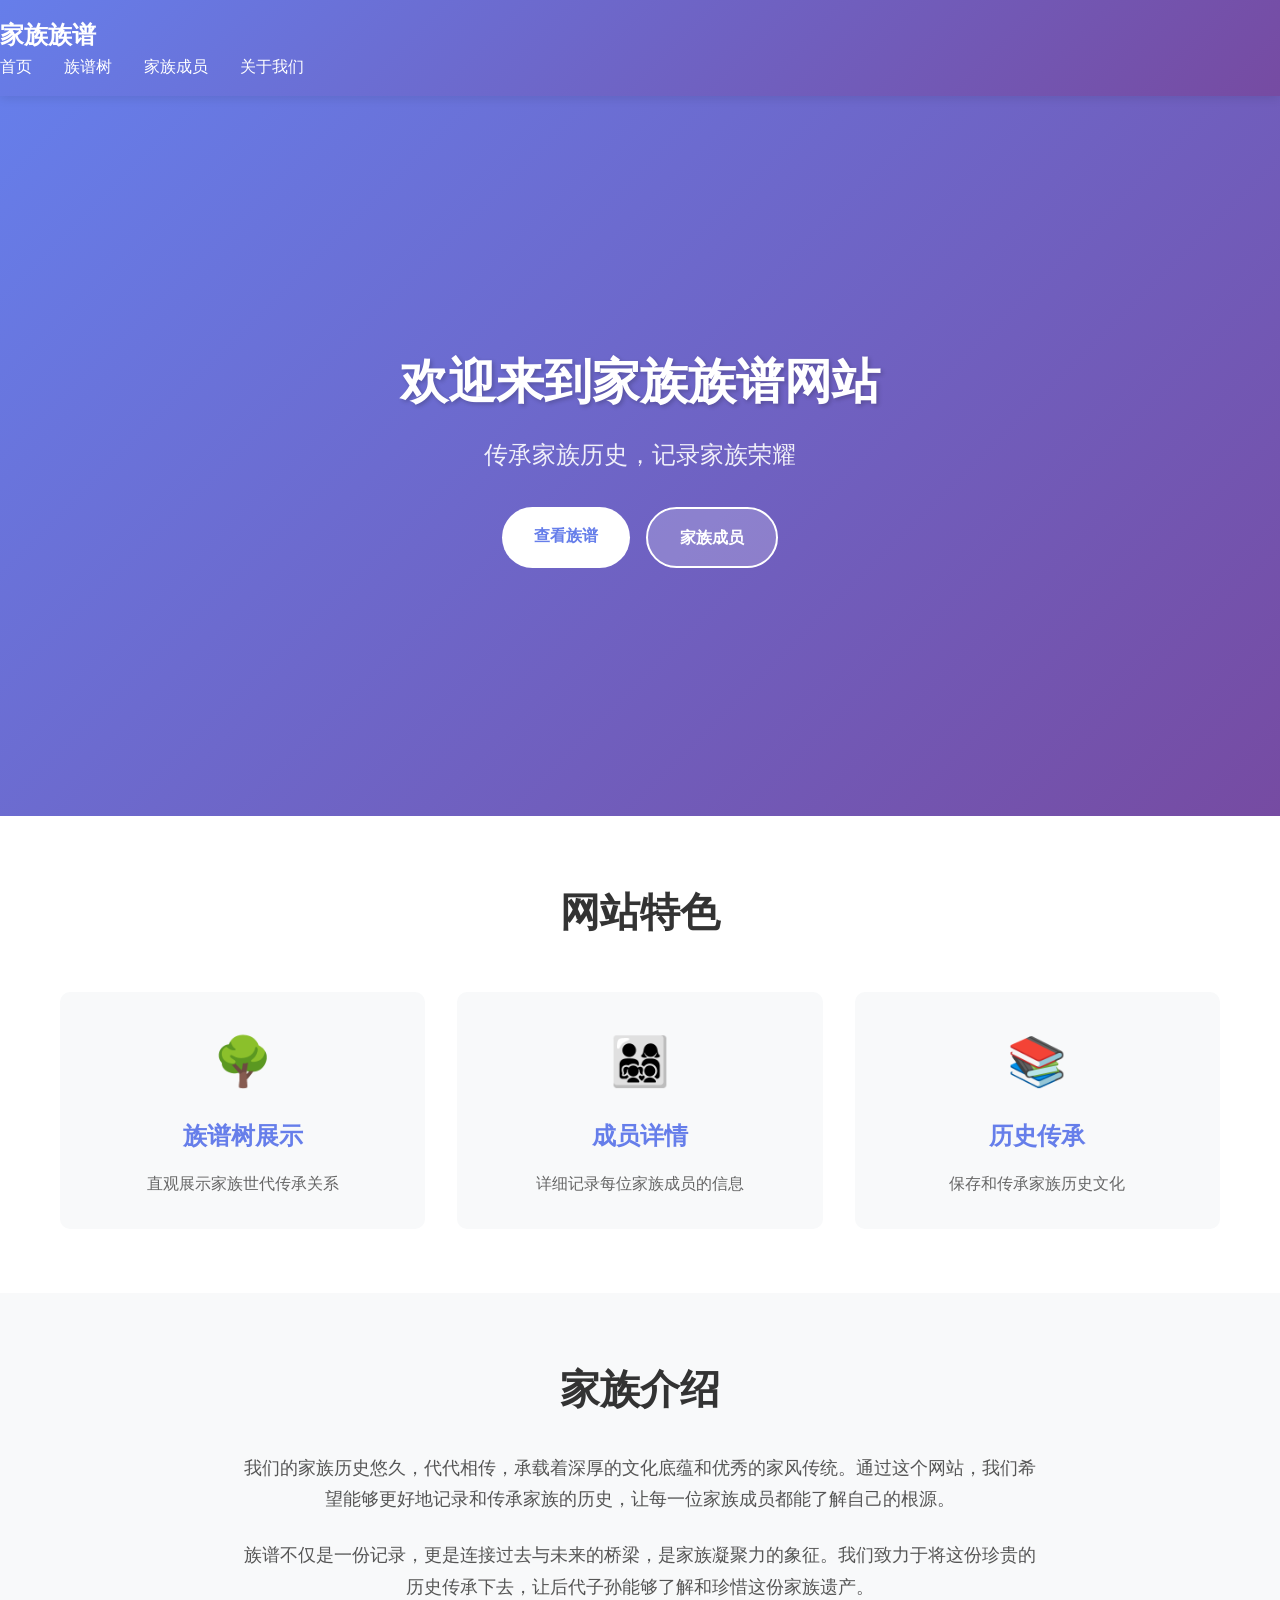
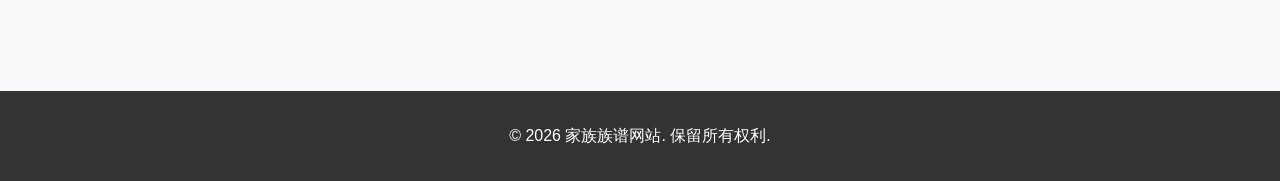
==== index.html @ 2ebe6a76 "Add files via upload" ====
<!DOCTYPE html>
<html lang="zh-CN">
<head>
    <meta charset="UTF-8">
    <meta name="viewport" content="width=device-width, initial-scale=1.0">
    <title>家族族谱网站</title>
    <link rel="stylesheet" href="styles.css">
</head>
<body>
    <header>
        <nav class="navbar">
            <div class="nav-brand">家族族谱</div>
            <ul class="nav-menu">
                <li><a href="index.html">首页</a></li>
                <li><a href="tree.html">族谱树</a></li>
                <li><a href="members.html">家族成员</a></li>
                <li><a href="about.html">关于我们</a></li>
            </ul>
        </nav>
    </header>

    <main>
        <section class="hero-section">
            <div class="hero-content">
                <h1>欢迎来到家族族谱网站</h1>
                <p>传承家族历史，记录家族荣耀</p>
                <div class="hero-buttons">
                    <a href="tree.html" class="btn btn-primary">查看族谱</a>
                    <a href="members.html" class="btn btn-secondary">家族成员</a>
                </div>
            </div>
        </section>

        <section class="features-section">
            <div class="container">
                <h2>网站特色</h2>
                <div class="features-grid">
                    <div class="feature-card">
                        <div class="feature-icon">🌳</div>
                        <h3>族谱树展示</h3>
                        <p>直观展示家族世代传承关系</p>
                    </div>
                    <div class="feature-card">
                        <div class="feature-icon">👨‍👩‍👧‍👦</div>
                        <h3>成员详情</h3>
                        <p>详细记录每位家族成员的信息</p>
                    </div>
                    <div class="feature-card">
                        <div class="feature-icon">📚</div>
                        <h3>历史传承</h3>
                        <p>保存和传承家族历史文化</p>
                    </div>
                </div>
            </div>
        </section>

        <section class="intro-section">
            <div class="container">
                <h2>家族介绍</h2>
                <div class="intro-content">
                    <p>我们的家族历史悠久，代代相传，承载着深厚的文化底蕴和优秀的家风传统。通过这个网站，我们希望能够更好地记录和传承家族的历史，让每一位家族成员都能了解自己的根源。</p>
                    <p>族谱不仅是一份记录，更是连接过去与未来的桥梁，是家族凝聚力的象征。我们致力于将这份珍贵的历史传承下去，让后代子孙能够了解和珍惜这份家族遗产。</p>
                </div>
            </div>
        </section>
    </main>

    <footer>
        <div class="container">
            <p>&copy; 2026 家族族谱网站. 保留所有权利.</p>
        </div>
    </footer>

    <script src="script.js"></script>
</body>
</html>
---- styles.css ----
/* 全局样式 */
* {
    margin: 0;
    padding: 0;
    box-sizing: border-box;
}

body {
    font-family: 'Microsoft YaHei', Arial, sans-serif;
    line-height: 1.6;
    color: #333;
    background-color: #f5f5f5;
}

.container {
    max-width: 1200px;
    margin: 0 auto;
    padding: 0 20px;
}

/* 导航栏样式 */
.navbar {
    background: linear-gradient(135deg, #667eea 0%, #764ba2 100%);
    padding: 1rem 0;
    box-shadow: 0 2px 10px rgba(0, 0, 0, 0.1);
    position: sticky;
    top: 0;
    z-index: 1000;
}

.navbar .container {
    display: flex;
    justify-content: space-between;
    align-items: center;
}

.nav-brand {
    font-size: 1.5rem;
    font-weight: bold;
    color: white;
}

.nav-menu {
    display: flex;
    list-style: none;
    gap: 2rem;
}

.nav-menu a {
    color: white;
    text-decoration: none;
    font-weight: 500;
    transition: opacity 0.3s;
}

.nav-menu a:hover {
    opacity: 0.8;
}

/* 主页英雄区域 */
.hero-section {
    background: linear-gradient(135deg, #667eea 0%, #764ba2 100%);
    color: white;
    text-align: center;
    padding: 6rem 2rem;
    min-height: 80vh;
    display: flex;
    align-items: center;
    justify-content: center;
}

.hero-content h1 {
    font-size: 3rem;
    margin-bottom: 1rem;
    text-shadow: 2px 2px 4px rgba(0, 0, 0, 0.2);
}

.hero-content p {
    font-size: 1.5rem;
    margin-bottom: 2rem;
    opacity: 0.9;
}

.hero-buttons {
    display: flex;
    gap: 1rem;
    justify-content: center;
    flex-wrap: wrap;
}

.btn {
    padding: 1rem 2rem;
    border-radius: 50px;
    text-decoration: none;
    font-weight: bold;
    transition: transform 0.3s, box-shadow 0.3s;
    display: inline-block;
}

.btn:hover {
    transform: translateY(-2px);
    box-shadow: 0 4px 15px rgba(0, 0, 0, 0.2);
}

.btn-primary {
    background: white;
    color: #667eea;
}

.btn-secondary {
    background: rgba(255, 255, 255, 0.2);
    color: white;
    border: 2px solid white;
}

/* 特色区域 */
.features-section {
    padding: 4rem 0;
    background: white;
}

.features-section h2 {
    text-align: center;
    font-size: 2.5rem;
    margin-bottom: 3rem;
    color: #333;
}

.features-grid {
    display: grid;
    grid-template-columns: repeat(auto-fit, minmax(300px, 1fr));
    gap: 2rem;
}

.feature-card {
    text-align: center;
    padding: 2rem;
    background: #f8f9fa;
    border-radius: 10px;
    transition: transform 0.3s, box-shadow 0.3s;
}

.feature-card:hover {
    transform: translateY(-5px);
    box-shadow: 0 5px 20px rgba(0, 0, 0, 0.1);
}

.feature-icon {
    font-size: 3rem;
    margin-bottom: 1rem;
}

.feature-card h3 {
    font-size: 1.5rem;
    margin-bottom: 1rem;
    color: #667eea;
}

.feature-card p {
    color: #666;
}

/* 介绍区域 */
.intro-section {
    padding: 4rem 0;
    background: #f8f9fa;
}

.intro-section h2 {
    text-align: center;
    font-size: 2.5rem;
    margin-bottom: 2rem;
    color: #333;
}

.intro-content {
    max-width: 800px;
    margin: 0 auto;
    text-align: center;
}

.intro-content p {
    font-size: 1.1rem;
    line-height: 1.8;
    color: #555;
    margin-bottom: 1.5rem;
}

/* 页脚 */
footer {
    background: #333;
    color: white;
    text-align: center;
    padding: 2rem 0;
    margin-top: auto;
}

/* 响应式设计 */
@media (max-width: 768px) {
    .navbar .container {
        flex-direction: column;
        gap: 1rem;
    }

    .nav-menu {
        gap: 1rem;
        flex-wrap: wrap;
        justify-content: center;
    }

    .hero-content h1 {
        font-size: 2rem;
    }

    .hero-content p {
        font-size: 1.2rem;
    }

    .features-section h2,
    .intro-section h2 {
        font-size: 2rem;
    }

    .hero-buttons {
        flex-direction: column;
        align-items: center;
    }

    .btn {
        width: 200px;
    }
}

/* 族谱树页面样式 */
.tree-section {
    padding: 4rem 0;
    min-height: 80vh;
}

.tree-section h2 {
    text-align: center;
    font-size: 2.5rem;
    margin-bottom: 3rem;
    color: #333;
}

.tree-container {
    display: flex;
    justify-content: center;
    overflow-x: auto;
    padding: 2rem;
}

/* 成员页面样式 */
.members-section {
    padding: 4rem 0;
    min-height: 80vh;
}

.members-section h2 {
    text-align: center;
    font-size: 2.5rem;
    margin-bottom: 3rem;
    color: #333;
}

.members-grid {
    display: grid;
    grid-template-columns: repeat(auto-fill, minmax(280px, 1fr));
    gap: 2rem;
}

.member-card {
    background: white;
    border-radius: 10px;
    overflow: hidden;
    box-shadow: 0 2px 10px rgba(0, 0, 0, 0.1);
    transition: transform 0.3s, box-shadow 0.3s;
}

.member-card:hover {
    transform: translateY(-5px);
    box-shadow: 0 5px 20px rgba(0, 0, 0, 0.15);
}

.member-photo {
    width: 100%;
    height: 200px;
    background: linear-gradient(135deg, #667eea 0%, #764ba2 100%);
    display: flex;
    align-items: center;
    justify-content: center;
    font-size: 4rem;
    color: white;
}

.member-info {
    padding: 1.5rem;
}

.member-name {
    font-size: 1.5rem;
    font-weight: bold;
    color: #333;
    margin-bottom: 0.5rem;
}

.member-generation {
    color: #667eea;
    font-weight: 500;
    margin-bottom: 1rem;
}

.member-bio {
    color: #666;
    font-size: 0.9rem;
    line-height: 1.6;
}

/* 关于页面样式 */
.about-section {
    padding: 4rem 0;
    min-height: 80vh;
}

.about-section h2 {
    text-align: center;
    font-size: 2.5rem;
    margin-bottom: 3rem;
    color: #333;
}

.about-content {
    max-width: 800px;
    margin: 0 auto;
    background: white;
    padding: 2rem;
    border-radius: 10px;
    box-shadow: 0 2px 10px rgba(0, 0, 0, 0.1);
}

.about-content h3 {
    color: #667eea;
    margin-bottom: 1rem;
    margin-top: 2rem;
}

.about-content h3:first-child {
    margin-top: 0;
}

.about-content p {
    line-height: 1.8;
    color: #555;
    margin-bottom: 1rem;
}

.modal {
    display: none;
    position: fixed;
    z-index: 2000;
    left: 0;
    top: 0;
    width: 100%;
    height: 100%;
    background-color: rgba(0, 0, 0, 0.5);
}

.modal-content {
    background-color: white;
    margin: 10% auto;
    padding: 2rem;
    border-radius: 10px;
    width: 80%;
    max-width: 600px;
    position: relative;
    max-height: 80vh;
    overflow-y: auto;
}

.close {
    position: absolute;
    right: 20px;
    top: 10px;
    font-size: 28px;
    font-weight: bold;
    color: #aaa;
    cursor: pointer;
}

.close:hover {
    color: #333;
}
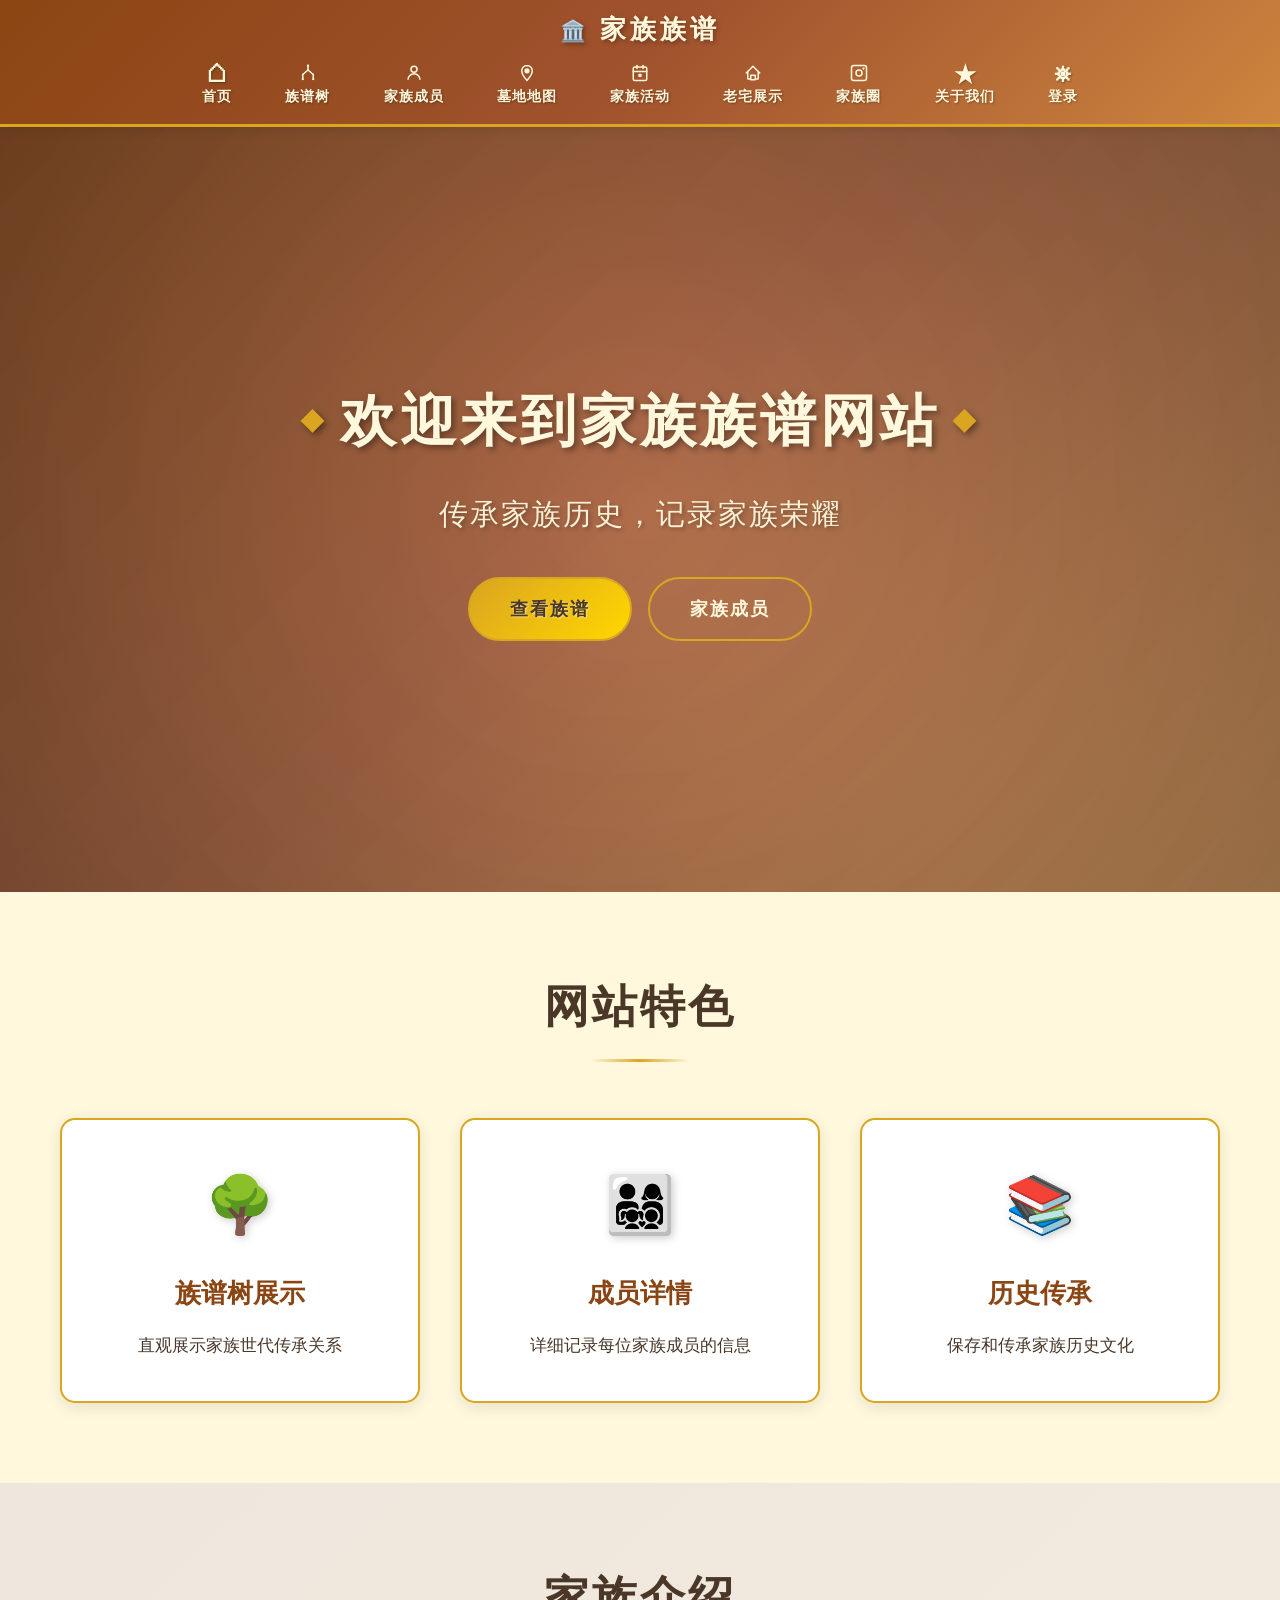
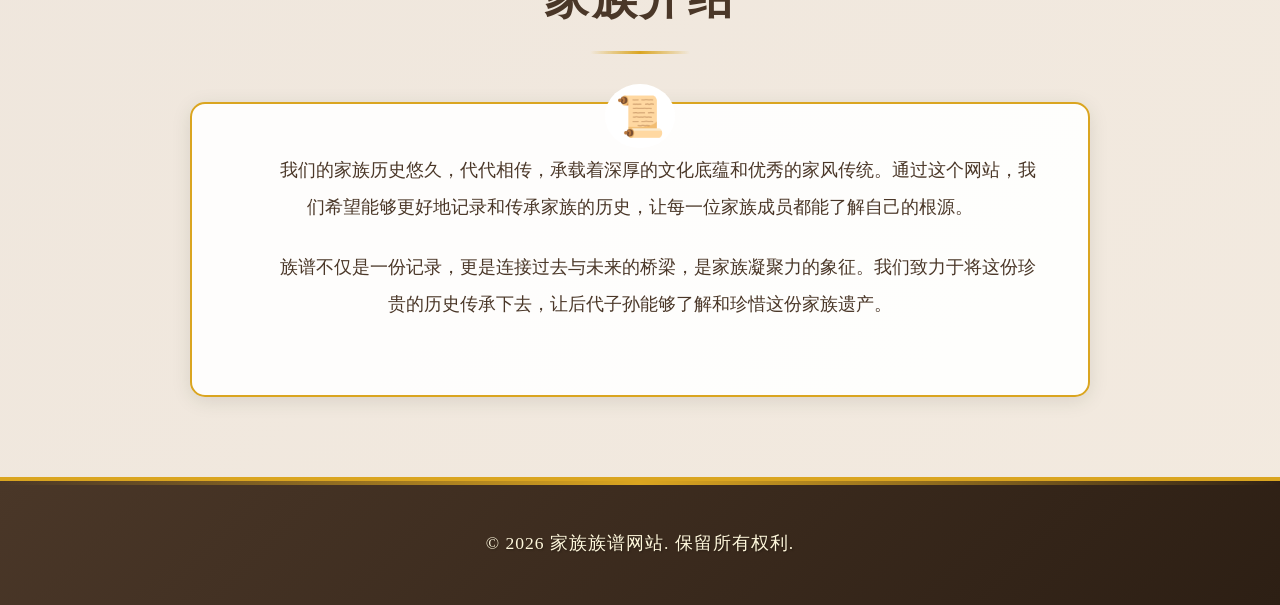
==== commit 82018f12: "Add files via upload" ====
--- a/index.html
+++ b/index.html
@@ -1,76 +1,95 @@
-<!DOCTYPE html>
-<html lang="zh-CN">
-<head>
-    <meta charset="UTF-8">
-    <meta name="viewport" content="width=device-width, initial-scale=1.0">
-    <title>家族族谱网站</title>
-    <link rel="stylesheet" href="styles.css">
-</head>
-<body>
-    <header>
-        <nav class="navbar">
-            <div class="nav-brand">家族族谱</div>
-            <ul class="nav-menu">
-                <li><a href="index.html">首页</a></li>
-                <li><a href="tree.html">族谱树</a></li>
-                <li><a href="members.html">家族成员</a></li>
-                <li><a href="about.html">关于我们</a></li>
-            </ul>
-        </nav>
-    </header>
-
-    <main>
-        <section class="hero-section">
-            <div class="hero-content">
-                <h1>欢迎来到家族族谱网站</h1>
-                <p>传承家族历史，记录家族荣耀</p>
-                <div class="hero-buttons">
-                    <a href="tree.html" class="btn btn-primary">查看族谱</a>
-                    <a href="members.html" class="btn btn-secondary">家族成员</a>
-                </div>
-            </div>
-        </section>
-
-        <section class="features-section">
-            <div class="container">
-                <h2>网站特色</h2>
-                <div class="features-grid">
-                    <div class="feature-card">
-                        <div class="feature-icon">🌳</div>
-                        <h3>族谱树展示</h3>
-                        <p>直观展示家族世代传承关系</p>
-                    </div>
-                    <div class="feature-card">
-                        <div class="feature-icon">👨‍👩‍👧‍👦</div>
-                        <h3>成员详情</h3>
-                        <p>详细记录每位家族成员的信息</p>
-                    </div>
-                    <div class="feature-card">
-                        <div class="feature-icon">📚</div>
-                        <h3>历史传承</h3>
-                        <p>保存和传承家族历史文化</p>
-                    </div>
-                </div>
-            </div>
-        </section>
-
-        <section class="intro-section">
-            <div class="container">
-                <h2>家族介绍</h2>
-                <div class="intro-content">
-                    <p>我们的家族历史悠久，代代相传，承载着深厚的文化底蕴和优秀的家风传统。通过这个网站，我们希望能够更好地记录和传承家族的历史，让每一位家族成员都能了解自己的根源。</p>
-                    <p>族谱不仅是一份记录，更是连接过去与未来的桥梁，是家族凝聚力的象征。我们致力于将这份珍贵的历史传承下去，让后代子孙能够了解和珍惜这份家族遗产。</p>
-                </div>
-            </div>
-        </section>
-    </main>
-
-    <footer>
-        <div class="container">
-            <p>&copy; 2026 家族族谱网站. 保留所有权利.</p>
-        </div>
-    </footer>
-
-    <script src="script.js"></script>
-</body>
+<!DOCTYPE html>
+<html lang="zh-CN">
+<head>
+    <meta charset="UTF-8">
+    <meta name="viewport" content="width=1200, initial-scale=1, minimum-scale=1, maximum-scale=1, user-scalable=no, shrink-to-fit=no">
+    <title>家族族谱网站</title>
+    <link rel="stylesheet" href="styles.css">
+</head>
+<body>
+    <header>
+        <nav class="navbar">
+            <div class="nav-brand">家族族谱</div>
+            <ul class="nav-menu">
+                <li><a href="index.html"><span class="nav-icon">&#9750;</span><span class="nav-text">首页</span></a></li>
+                <li><a href="tree.html"><span class="nav-icon"><svg viewBox="0 0 24 24" width="18" height="18" fill="none" stroke="currentColor" stroke-width="2" stroke-linecap="round"><line x1="12" y1="2" x2="12" y2="8"/><line x1="12" y1="8" x2="5" y2="14"/><line x1="12" y1="8" x2="19" y2="14"/><line x1="5" y1="14" x2="5" y2="20"/><line x1="19" y1="14" x2="19" y2="20"/><circle cx="5" cy="20" r="1.5" fill="currentColor" stroke="none"/><circle cx="19" cy="20" r="1.5" fill="currentColor" stroke="none"/><circle cx="12" cy="2" r="1.5" fill="currentColor" stroke="none"/></svg></span><span class="nav-text">族谱树</span></a></li>
+                <li><a href="members.html"><span class="nav-icon"><svg viewBox="0 0 24 24" width="18" height="18" fill="none" stroke="currentColor" stroke-width="2"><circle cx="12" cy="7" r="4"/><path d="M4 21c0-4.4 3.6-8 8-8s8 3.6 8 8"/></svg></span><span class="nav-text">家族成员</span></a></li>
+                <li><a href="map.html"><span class="nav-icon"><svg viewBox="0 0 24 24" width="18" height="18" fill="none" stroke="currentColor" stroke-width="2" stroke-linecap="round" stroke-linejoin="round"><path d="M12 2C8.13 2 5 5.13 5 9c0 5.25 7 13 7 13s7-7.75 7-13c0-3.87-3.13-7-7-7z"/><circle cx="12" cy="9" r="2.5" fill="currentColor"/></svg></span><span class="nav-text">墓地地图</span></a></li>
+                <li><a href="activities.html"><span class="nav-icon"><svg viewBox="0 0 24 24" width="18" height="18" fill="none" stroke="currentColor" stroke-width="2" stroke-linecap="round" stroke-linejoin="round"><rect x="3" y="4" width="18" height="18" rx="2"/><line x1="3" y1="10" x2="21" y2="10"/><line x1="8" y1="2" x2="8" y2="6"/><line x1="16" y1="2" x2="16" y2="6"/><circle cx="12" cy="15" r="1.5" fill="currentColor"/></svg></span><span class="nav-text">家族活动</span></a></li>
+                <li><a href="houses.html"><span class="nav-icon"><svg viewBox="0 0 24 24" width="18" height="18" fill="none" stroke="currentColor" stroke-width="2" stroke-linecap="round" stroke-linejoin="round"><path d="M3 12l9-9 9 9"/><path d="M5 10v9a1 1 0 001 1h3v-5h6v5h3a1 1 0 001-1v-9"/><path d="M9 21h6"/></svg></span><span class="nav-text">老宅展示</span></a></li>
+                <li><a href="circle.html"><span class="nav-icon"><svg viewBox="0 0 24 24" width="18" height="18" fill="none" stroke="currentColor" stroke-width="2" stroke-linecap="round" stroke-linejoin="round"><rect x="2" y="2" width="20" height="20" rx="3"/><circle cx="12" cy="12" r="4"/><circle cx="18" cy="6" r="1.5" fill="currentColor" stroke="none"/></svg></span><span class="nav-text">家族圈</span></a></li>
+                <li><a href="about.html"><span class="nav-icon">&#9733;</span><span class="nav-text">关于我们</span></a></li>
+                <li id="navLoginItem"></li>
+            </ul>
+        </nav>
+    </header>
+
+    <main>
+        <section class="hero-section">
+            <div class="hero-content">
+                <h1>欢迎来到家族族谱网站</h1>
+                <p>传承家族历史，记录家族荣耀</p>
+                <div class="hero-buttons">
+                    <a href="tree.html" class="btn btn-primary">查看族谱</a>
+                    <a href="members.html" class="btn btn-secondary">家族成员</a>
+                </div>
+            </div>
+        </section>
+
+        <section class="features-section">
+            <div class="container">
+                <h2>网站特色</h2>
+                <div class="features-grid">
+                    <div class="feature-card">
+                        <div class="feature-icon">🌳</div>
+                        <h3>族谱树展示</h3>
+                        <p>直观展示家族世代传承关系</p>
+                    </div>
+                    <div class="feature-card">
+                        <div class="feature-icon">👨‍👩‍👧‍👦</div>
+                        <h3>成员详情</h3>
+                        <p>详细记录每位家族成员的信息</p>
+                    </div>
+                    <div class="feature-card">
+                        <div class="feature-icon">📚</div>
+                        <h3>历史传承</h3>
+                        <p>保存和传承家族历史文化</p>
+                    </div>
+                </div>
+            </div>
+        </section>
+
+        <section class="intro-section">
+            <div class="container">
+                <h2>家族介绍</h2>
+                <div class="intro-content">
+                    <p>我们的家族历史悠久，代代相传，承载着深厚的文化底蕴和优秀的家风传统。通过这个网站，我们希望能够更好地记录和传承家族的历史，让每一位家族成员都能了解自己的根源。</p>
+                    <p>族谱不仅是一份记录，更是连接过去与未来的桥梁，是家族凝聚力的象征。我们致力于将这份珍贵的历史传承下去，让后代子孙能够了解和珍惜这份家族遗产。</p>
+                </div>
+            </div>
+        </section>
+    </main>
+
+    <footer>
+        <div class="container">
+            <p>&copy; 2026 家族族谱网站. 保留所有权利.</p>
+        </div>
+    </footer>
+
+    <script src="auth.js"></script>
+    <script src="script.js"></script>
+
+    <script>
+    // 强制横屏：竖屏时显示提示遮罩
+    (function() {
+        var style = document.createElement('style');
+        style.textContent = '@media screen and (orientation: portrait) { #landscapeOverlay { display: flex !important; } } #landscapeOverlay { display: none; position: fixed; top: 0; left: 0; width: 100%; height: 100%; background: rgba(74,55,40,0.97); z-index: 99999; align-items: center; justify-content: center; flex-direction: column; } #landscapeOverlay .rotate-icon { font-size: 4rem; animation: rotateHint 2s ease-in-out infinite; margin-bottom: 20px; } @keyframes rotateHint { 0%,100% { transform: rotate(0deg); } 50% { transform: rotate(90deg); } } #landscapeOverlay .hint-text { color: #FFF8DC; font-size: 1.3rem; font-family: KaiTi,SimSun,serif; letter-spacing: 3px; }';
+        document.head.appendChild(style);
+        var overlay = document.createElement('div');
+        overlay.id = 'landscapeOverlay';
+        overlay.innerHTML = '<div class="rotate-icon">&#128241;</div><div class="hint-text">请横屏查看以获得最佳体验</div>';
+        document.body.appendChild(overlay);
+    })();
+    </script>
+</body>
 </html>
--- a/styles.css
+++ b/styles.css
@@ -1,4 +1,8 @@
-/* 全局样式 */
+/* 全局样式 - 固定宽度，禁止自适应 */
+html {
+    min-width: 1200px;
+}
+
 * {
     margin: 0;
     padding: 0;
@@ -6,10 +10,36 @@
 }
 
 body {
-    font-family: 'Microsoft YaHei', Arial, sans-serif;
+    font-family: 'Microsoft YaHei', 'SimSun', Arial, sans-serif;
     line-height: 1.6;
     color: #333;
-    background-color: #f5f5f5;
+    background-color: #f5f0e8;
+    background-image: url('https://images.unsplash.com/photo-1547981609-4b6bfe67ca0b?w=1920&q=80');
+    background-size: cover;
+    background-position: center;
+    background-attachment: fixed;
+    background-repeat: no-repeat;
+    display: flex;
+    flex-direction: column;
+    min-height: 100vh;
+    min-width: 1200px;
+    overflow-x: auto;
+}
+
+/* 添加半透明遮罩层 - 加深遮罩使背景人物不明显 */
+body::before {
+    content: '';
+    position: fixed;
+    top: 0;
+    left: 0;
+    width: 100%;
+    height: 100%;
+    background: rgba(245, 240, 230, 0.92);
+    z-index: -1;
+}
+
+main {
+    flex: 1;
 }
 
 .container {
@@ -20,65 +50,198 @@
 
 /* 导航栏样式 */
 .navbar {
-    background: linear-gradient(135deg, #667eea 0%, #764ba2 100%);
-    padding: 1rem 0;
-    box-shadow: 0 2px 10px rgba(0, 0, 0, 0.1);
+    background: linear-gradient(135deg, #8B4513 0%, #A0522D 50%, #CD853F 100%);
+    padding: 0.6rem 0;
+    box-shadow: 0 4px 15px rgba(0, 0, 0, 0.2);
     position: sticky;
     top: 0;
     z-index: 1000;
+    border-bottom: 3px solid #DAA520;
+    display: flex;
+    flex-direction: column;
+    align-items: center;
 }
 
 .navbar .container {
     display: flex;
-    justify-content: space-between;
+    justify-content: center;
     align-items: center;
+    width: 100%;
 }
 
 .nav-brand {
-    font-size: 1.5rem;
-    font-weight: bold;
-    color: white;
+    font-size: 1.6rem;
+    font-weight: bold;
+    color: #FFF8DC;
+    text-shadow: 2px 2px 4px rgba(0, 0, 0, 0.3);
+    font-family: 'KaiTi', 'SimSun', serif;
+    letter-spacing: 4px;
+    position: relative;
+    text-align: center;
+    margin-bottom: 0.3rem;
+}
+
+.nav-brand::before {
+    content: '🏛️';
+    margin-right: 10px;
+    font-size: 1.3rem;
 }
 
 .nav-menu {
     display: flex;
     list-style: none;
-    gap: 2rem;
+    gap: 0.8rem;
+    justify-content: flex-start;
+    flex-wrap: nowrap;
+    white-space: nowrap;
+}
+
+.nav-menu li {
+    position: relative;
+}
+
+#navLoginItem {
+    margin-left: auto;
+    order: 999;
 }
 
 .nav-menu a {
-    color: white;
+    color: #FFF8DC;
     text-decoration: none;
-    font-weight: 500;
-    transition: opacity 0.3s;
+    font-weight: 600;
+    font-size: 1rem;
+    padding: 0.5rem 1.2rem;
+    border-radius: 10px;
+    transition: all 0.3s ease;
+    display: flex;
+    flex-direction: column;
+    align-items: center;
+    justify-content: center;
+    font-family: 'KaiTi', 'SimSun', serif;
+    border: 1px solid transparent;
+    text-shadow: 1px 1px 2px rgba(0, 0, 0, 0.3);
+    min-width: 70px;
+}
+
+.nav-icon {
+    font-size: 1.4rem;
+    display: block;
+    margin-bottom: 2px;
+    line-height: 1;
+}
+
+.nav-text {
+    font-size: 0.85rem;
+    display: block;
+    line-height: 1.2;
+    letter-spacing: 1px;
 }
 
 .nav-menu a:hover {
-    opacity: 0.8;
+    background: rgba(218, 165, 32, 0.3);
+    border-color: #DAA520;
+    transform: translateY(-3px);
+    box-shadow: 0 6px 12px rgba(0, 0, 0, 0.25);
+}
+
+.nav-menu a::after {
+    content: '';
+    position: absolute;
+    bottom: 0;
+    left: 50%;
+    width: 0;
+    height: 2px;
+    background: #DAA520;
+    transition: all 0.3s ease;
+    transform: translateX(-50%);
+}
+
+.nav-menu a:hover::after {
+    width: 80%;
 }
 
 /* 主页英雄区域 */
 .hero-section {
-    background: linear-gradient(135deg, #667eea 0%, #764ba2 100%);
-    color: white;
-    text-align: center;
-    padding: 6rem 2rem;
-    min-height: 80vh;
+    background: linear-gradient(135deg, rgba(139, 69, 19, 0.9) 0%, rgba(160, 82, 45, 0.85) 50%, rgba(205, 133, 63, 0.8) 100%),
+                url('https://images.unsplash.com/photo-1547981609-4b6bfe67ca0b?w=1920&q=80');
+    background-size: cover;
+    background-position: center;
+    background-attachment: fixed;
+    color: #FFF8DC;
+    text-align: center;
+    padding: 8rem 2rem;
+    min-height: 85vh;
     display: flex;
     align-items: center;
     justify-content: center;
+    position: relative;
+    overflow: hidden;
+}
+
+.hero-section::before {
+    content: '';
+    position: absolute;
+    top: 0;
+    left: 0;
+    right: 0;
+    bottom: 0;
+    background: radial-gradient(circle at center, transparent 0%, rgba(0, 0, 0, 0.3) 100%);
+    pointer-events: none;
+}
+
+.hero-content {
+    position: relative;
+    z-index: 1;
+    animation: fadeInUp 1s ease;
+}
+
+@keyframes fadeInUp {
+    from {
+        opacity: 0;
+        transform: translateY(30px);
+    }
+    to {
+        opacity: 1;
+        transform: translateY(0);
+    }
 }
 
 .hero-content h1 {
-    font-size: 3rem;
-    margin-bottom: 1rem;
-    text-shadow: 2px 2px 4px rgba(0, 0, 0, 0.2);
+    font-size: 3.5rem;
+    margin-bottom: 1.5rem;
+    text-shadow: 3px 3px 6px rgba(0, 0, 0, 0.4);
+    font-family: 'KaiTi', 'SimSun', serif;
+    letter-spacing: 4px;
+    font-weight: bold;
+    position: relative;
+    display: inline-block;
+}
+
+.hero-content h1::before,
+.hero-content h1::after {
+    content: '◆';
+    position: absolute;
+    top: 50%;
+    transform: translateY(-50%);
+    color: #DAA520;
+    font-size: 1.5rem;
+}
+
+.hero-content h1::before {
+    left: -40px;
+}
+
+.hero-content h1::after {
+    right: -40px;
 }
 
 .hero-content p {
-    font-size: 1.5rem;
-    margin-bottom: 2rem;
-    opacity: 0.9;
+    font-size: 1.8rem;
+    margin-bottom: 2.5rem;
+    opacity: 0.95;
+    font-family: 'KaiTi', 'SimSun', serif;
+    letter-spacing: 2px;
+    text-shadow: 2px 2px 4px rgba(0, 0, 0, 0.3);
 }
 
 .hero-buttons {
@@ -89,146 +252,273 @@
 }
 
 .btn {
-    padding: 1rem 2rem;
+    padding: 1rem 2.5rem;
     border-radius: 50px;
     text-decoration: none;
     font-weight: bold;
-    transition: transform 0.3s, box-shadow 0.3s;
+    transition: all 0.3s ease;
     display: inline-block;
+    font-family: 'KaiTi', 'SimSun', serif;
+    font-size: 1.1rem;
+    letter-spacing: 2px;
+    position: relative;
+    overflow: hidden;
+}
+
+.btn::before {
+    content: '';
+    position: absolute;
+    top: 50%;
+    left: 50%;
+    width: 0;
+    height: 0;
+    border-radius: 50%;
+    background: rgba(255, 255, 255, 0.3);
+    transform: translate(-50%, -50%);
+    transition: width 0.6s, height 0.6s;
+}
+
+.btn:hover::before {
+    width: 300px;
+    height: 300px;
 }
 
 .btn:hover {
-    transform: translateY(-2px);
-    box-shadow: 0 4px 15px rgba(0, 0, 0, 0.2);
+    transform: translateY(-3px);
+    box-shadow: 0 6px 20px rgba(0, 0, 0, 0.3);
 }
 
 .btn-primary {
-    background: white;
-    color: #667eea;
+    background: linear-gradient(135deg, #DAA520 0%, #FFD700 100%);
+    color: #4a3728;
+    border: 2px solid #DAA520;
+    text-shadow: 1px 1px 2px rgba(255, 255, 255, 0.5);
+}
+
+.btn-primary:hover {
+    background: linear-gradient(135deg, #FFD700 0%, #FFA500 100%);
+    border-color: #FFD700;
 }
 
 .btn-secondary {
-    background: rgba(255, 255, 255, 0.2);
-    color: white;
-    border: 2px solid white;
+    background: transparent;
+    color: #FFF8DC;
+    border: 2px solid #DAA520;
+    position: relative;
+    z-index: 1;
+}
+
+.btn-secondary::before {
+    background: rgba(218, 165, 32, 0.3);
+}
+
+.btn-secondary:hover {
+    background: rgba(218, 165, 32, 0.2);
+    border-color: #FFD700;
 }
 
 /* 特色区域 */
 .features-section {
-    padding: 4rem 0;
-    background: white;
+    padding: 5rem 0;
+    background: rgba(255, 248, 220, 0.95);
+    position: relative;
+}
+
+.features-section::before {
+    content: '';
+    position: absolute;
+    top: 0;
+    left: 0;
+    right: 0;
+    bottom: 0;
+    background: url('https://images.unsplash.com/photo-1547981609-4b6bfe67ca0b?w=1920&q=80');
+    background-size: cover;
+    background-position: center;
+    opacity: 0.1;
+    z-index: -1;
 }
 
 .features-section h2 {
     text-align: center;
-    font-size: 2.5rem;
-    margin-bottom: 3rem;
-    color: #333;
+    font-size: 2.8rem;
+    margin-bottom: 3.5rem;
+    color: #4a3728;
+    font-family: 'KaiTi', 'SimSun', serif;
+    letter-spacing: 3px;
+    font-weight: bold;
+    position: relative;
+    display: inline-block;
+    width: 100%;
+}
+
+.features-section h2::after {
+    content: '';
+    display: block;
+    width: 100px;
+    height: 3px;
+    background: linear-gradient(90deg, transparent, #DAA520, transparent);
+    margin: 1rem auto 0;
 }
 
 .features-grid {
     display: grid;
     grid-template-columns: repeat(auto-fit, minmax(300px, 1fr));
-    gap: 2rem;
+    gap: 2.5rem;
 }
 
 .feature-card {
     text-align: center;
-    padding: 2rem;
-    background: #f8f9fa;
-    border-radius: 10px;
-    transition: transform 0.3s, box-shadow 0.3s;
+    padding: 2.5rem;
+    background: white;
+    border-radius: 15px;
+    transition: all 0.3s ease;
+    border: 2px solid #DAA520;
+    box-shadow: 0 4px 15px rgba(0, 0, 0, 0.1);
+    position: relative;
+    overflow: hidden;
+}
+
+.feature-card::before {
+    content: '';
+    position: absolute;
+    top: 0;
+    left: -100%;
+    width: 100%;
+    height: 100%;
+    background: linear-gradient(90deg, transparent, rgba(218, 165, 32, 0.2), transparent);
+    transition: left 0.5s ease;
+}
+
+.feature-card:hover::before {
+    left: 100%;
 }
 
 .feature-card:hover {
-    transform: translateY(-5px);
-    box-shadow: 0 5px 20px rgba(0, 0, 0, 0.1);
+    transform: translateY(-8px);
+    box-shadow: 0 8px 25px rgba(218, 165, 32, 0.3);
+    border-color: #FFD700;
 }
 
 .feature-icon {
-    font-size: 3rem;
+    font-size: 3.5rem;
+    margin-bottom: 1.5rem;
+    display: inline-block;
+    filter: drop-shadow(2px 2px 4px rgba(0, 0, 0, 0.2));
+}
+
+.feature-card h3 {
+    font-size: 1.6rem;
     margin-bottom: 1rem;
-}
-
-.feature-card h3 {
-    font-size: 1.5rem;
-    margin-bottom: 1rem;
-    color: #667eea;
+    color: #8B4513;
+    font-family: 'KaiTi', 'SimSun', serif;
+    font-weight: bold;
 }
 
 .feature-card p {
-    color: #666;
+    color: #4a3728;
+    font-size: 1.05rem;
+    line-height: 1.8;
 }
 
 /* 介绍区域 */
 .intro-section {
-    padding: 4rem 0;
-    background: #f8f9fa;
+    padding: 5rem 0;
+    background: linear-gradient(135deg, rgba(139, 69, 19, 0.05) 0%, rgba(205, 133, 63, 0.05) 100%);
+    position: relative;
+}
+
+.intro-section::before {
+    content: '';
+    position: absolute;
+    top: 0;
+    left: 0;
+    right: 0;
+    bottom: 0;
+    background: url('https://images.unsplash.com/photo-1547981609-4b6bfe67ca0b?w=1920&q=80');
+    background-size: cover;
+    background-position: center;
+    opacity: 0.05;
+    z-index: -1;
 }
 
 .intro-section h2 {
     text-align: center;
+    font-size: 2.8rem;
+    margin-bottom: 3rem;
+    color: #4a3728;
+    font-family: 'KaiTi', 'SimSun', serif;
+    letter-spacing: 3px;
+    font-weight: bold;
+}
+
+.intro-section h2::after {
+    content: '';
+    display: block;
+    width: 100px;
+    height: 3px;
+    background: linear-gradient(90deg, transparent, #DAA520, transparent);
+    margin: 1rem auto 0;
+}
+
+.intro-content {
+    max-width: 900px;
+    margin: 0 auto;
+    text-align: center;
+    background: rgba(255, 255, 255, 0.9);
+    padding: 3rem;
+    border-radius: 15px;
+    box-shadow: 0 4px 20px rgba(0, 0, 0, 0.1);
+    border: 2px solid #DAA520;
+    position: relative;
+}
+
+.intro-content::before {
+    content: '📜';
+    position: absolute;
+    top: -20px;
+    left: 50%;
+    transform: translateX(-50%);
     font-size: 2.5rem;
-    margin-bottom: 2rem;
-    color: #333;
-}
-
-.intro-content {
-    max-width: 800px;
-    margin: 0 auto;
-    text-align: center;
+    background: white;
+    padding: 0 10px;
+    border-radius: 50%;
 }
 
 .intro-content p {
-    font-size: 1.1rem;
-    line-height: 1.8;
-    color: #555;
+    font-size: 1.15rem;
+    line-height: 2;
+    color: #4a3728;
     margin-bottom: 1.5rem;
+    text-indent: 2em;
+    font-family: 'KaiTi', 'SimSun', serif;
 }
 
 /* 页脚 */
 footer {
-    background: #333;
-    color: white;
-    text-align: center;
-    padding: 2rem 0;
+    background: linear-gradient(135deg, #4a3728 0%, #2d1f14 100%);
+    color: #FFF8DC;
+    text-align: center;
+    padding: 3rem 0;
     margin-top: auto;
-}
-
-/* 响应式设计 */
-@media (max-width: 768px) {
-    .navbar .container {
-        flex-direction: column;
-        gap: 1rem;
-    }
-
-    .nav-menu {
-        gap: 1rem;
-        flex-wrap: wrap;
-        justify-content: center;
-    }
-
-    .hero-content h1 {
-        font-size: 2rem;
-    }
-
-    .hero-content p {
-        font-size: 1.2rem;
-    }
-
-    .features-section h2,
-    .intro-section h2 {
-        font-size: 2rem;
-    }
-
-    .hero-buttons {
-        flex-direction: column;
-        align-items: center;
-    }
-
-    .btn {
-        width: 200px;
-    }
+    position: relative;
+    border-top: 4px solid #DAA520;
+}
+
+footer::before {
+    content: '';
+    position: absolute;
+    top: 0;
+    left: 0;
+    right: 0;
+    height: 4px;
+    background: linear-gradient(90deg, transparent, #DAA520, transparent);
+}
+
+footer p {
+    font-family: 'KaiTi', 'SimSun', serif;
+    font-size: 1.1rem;
+    letter-spacing: 1px;
+    text-shadow: 1px 1px 2px rgba(0, 0, 0, 0.3);
 }
 
 /* 族谱树页面样式 */
